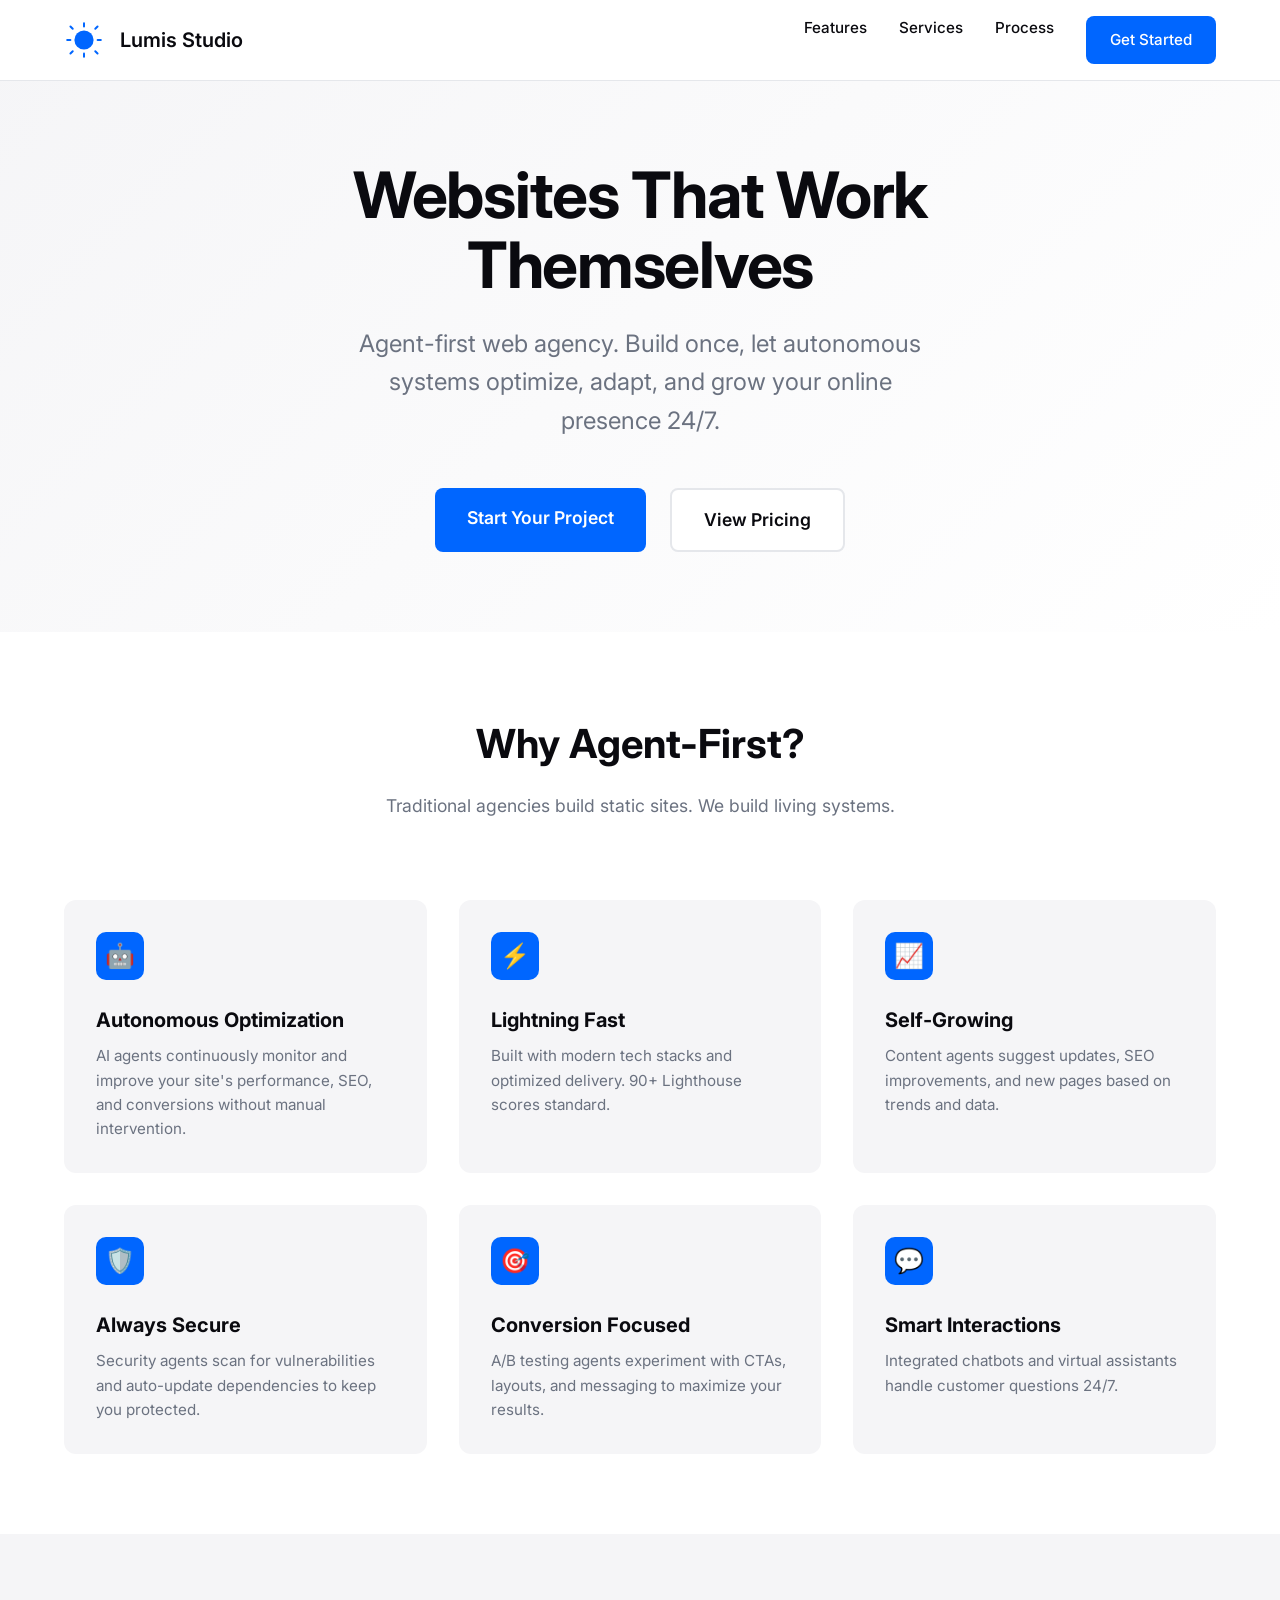
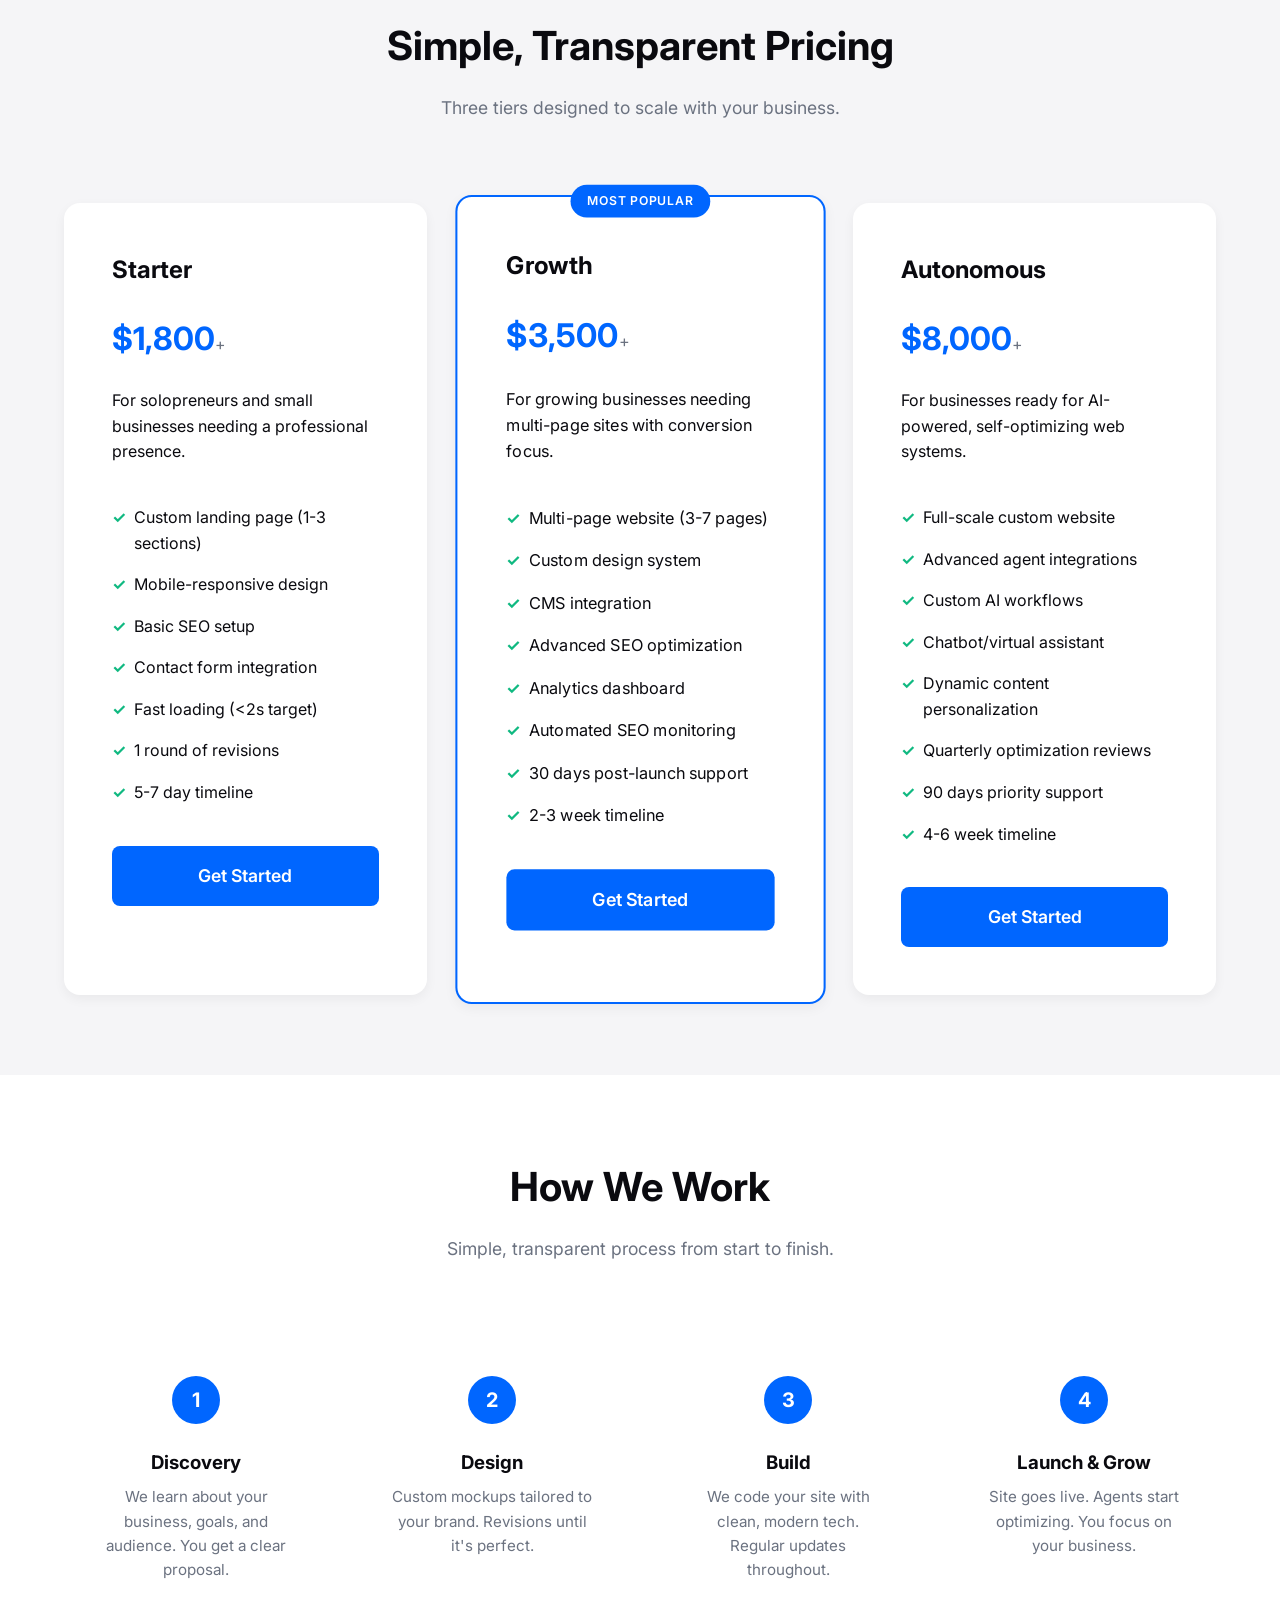
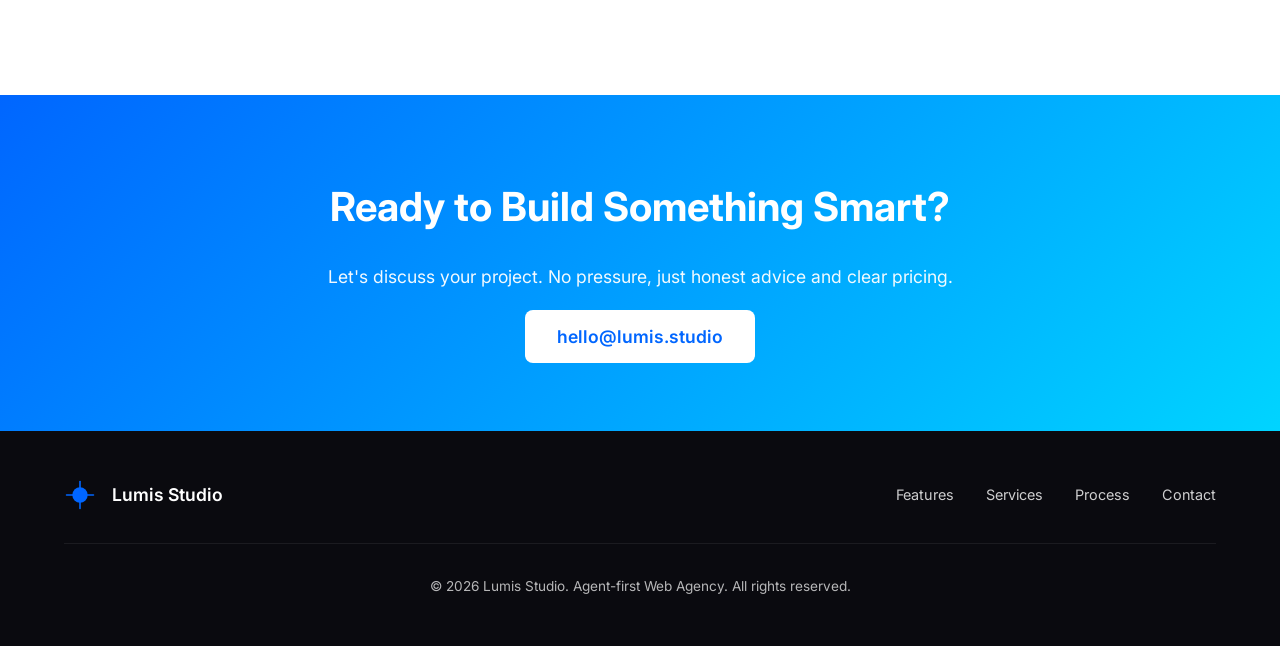
==== docs/index.html @ 80e80cd1 "Add index.html to docs folder for GitHub Pages deployment" ====
<!DOCTYPE html>
<html lang="en">
<head>
  <meta charset="UTF-8">
  <meta name="viewport" content="width=device-width, initial-scale=1.0">
  <meta name="description" content="Lumis Studio builds agent-first websites that optimize, adapt, and grow while you sleep. Modern web agency powered by autonomous AI systems.">
  <title>Lumis Studio — Agent-first Web Agency</title>
  
  <!-- Fonts -->
  <link rel="preconnect" href="https://fonts.googleapis.com">
  <link rel="preconnect" href="https://fonts.gstatic.com" crossorigin>
  <link href="https://fonts.googleapis.com/css2?family=Inter:wght@400;500;600;700&family=JetBrains+Mono:wght@400;500&display=swap" rel="stylesheet">
  
  <style>
    /* ===== CSS Variables ===== */
    :root {
      /* Primary Colors */
      --lumis-light: #F5F5F7;
      --clarity-white: #FFFFFF;
      --agent-blue: #0066FF;
      --deep-space: #0A0A0F;
      
      /* Secondary Colors */
      --growth-green: #10B981;
      --warning-amber: #F59E0B;
      --soft-gray: #E5E7EB;
      --text-muted: #6B7280;
      
      /* Typography */
      --font-primary: 'Inter', -apple-system, BlinkMacSystemFont, 'Segoe UI', sans-serif;
      --font-mono: 'JetBrains Mono', monospace;
      
      /* Spacing */
      --space-xs: 0.5rem;
      --space-sm: 1rem;
      --space-md: 1.5rem;
      --space-lg: 2rem;
      --space-xl: 3rem;
      --space-2xl: 5rem;
      
      /* Transitions */
      --transition-fast: 150ms ease;
      --transition-base: 300ms ease;
    }

    /* ===== Reset & Base ===== */
    * {
      margin: 0;
      padding: 0;
      box-sizing: border-box;
    }

    html {
      scroll-behavior: smooth;
    }

    body {
      font-family: var(--font-primary);
      font-size: 16px;
      line-height: 1.6;
      color: var(--deep-space);
      background: var(--clarity-white);
      -webkit-font-smoothing: antialiased;
      -moz-osx-font-smoothing: grayscale;
    }

    a {
      color: var(--agent-blue);
      text-decoration: none;
      transition: color var(--transition-fast);
    }

    a:hover {
      color: #0052CC;
    }

    img {
      max-width: 100%;
      height: auto;
    }

    /* ===== Layout ===== */
    .container {
      max-width: 1200px;
      margin: 0 auto;
      padding: 0 var(--space-md);
    }

    section {
      padding: var(--space-2xl) 0;
    }

    /* ===== Header ===== */
    .header {
      position: fixed;
      top: 0;
      left: 0;
      right: 0;
      background: rgba(255, 255, 255, 0.95);
      backdrop-filter: blur(10px);
      border-bottom: 1px solid var(--soft-gray);
      z-index: 1000;
      padding: var(--space-sm) 0;
    }

    .header-content {
      display: flex;
      justify-content: space-between;
      align-items: center;
    }

    .logo {
      display: flex;
      align-items: center;
      gap: var(--space-sm);
    }

    .logo svg {
      width: 40px;
      height: 40px;
    }

    .logo-text {
      font-weight: 600;
      font-size: 1.25rem;
      color: var(--deep-space);
    }

    .nav {
      display: flex;
      gap: var(--space-lg);
    }

    .nav a {
      color: var(--deep-space);
      font-weight: 500;
      font-size: 0.95rem;
    }

    .nav a:hover {
      color: var(--agent-blue);
    }

    .cta-button {
      background: var(--agent-blue);
      color: white !important;
      padding: 0.75rem 1.5rem;
      border-radius: 8px;
      font-weight: 600;
      transition: all var(--transition-base);
    }

    .cta-button:hover {
      background: #0052CC;
      transform: translateY(-2px);
      box-shadow: 0 4px 12px rgba(0, 102, 255, 0.3);
    }

    /* ===== Hero Section ===== */
    .hero {
      padding-top: calc(80px + var(--space-2xl));
      padding-bottom: var(--space-2xl);
      background: linear-gradient(135deg, var(--lumis-light) 0%, var(--clarity-white) 100%);
      text-align: center;
    }

    .hero h1 {
      font-size: clamp(2.5rem, 6vw, 4rem);
      font-weight: 700;
      line-height: 1.1;
      margin-bottom: var(--space-md);
      letter-spacing: -0.02em;
    }

    .hero .tagline {
      font-size: clamp(1.25rem, 3vw, 1.5rem);
      color: var(--text-muted);
      margin-bottom: var(--space-xl);
      max-width: 600px;
      margin-left: auto;
      margin-right: auto;
    }

    .hero-buttons {
      display: flex;
      gap: var(--space-md);
      justify-content: center;
      flex-wrap: wrap;
    }

    .btn-primary {
      background: var(--agent-blue);
      color: white;
      padding: 1rem 2rem;
      border-radius: 8px;
      font-weight: 600;
      font-size: 1.1rem;
      transition: all var(--transition-base);
      border: none;
      cursor: pointer;
    }

    .btn-primary:hover {
      background: #0052CC;
      transform: translateY(-2px);
      box-shadow: 0 8px 20px rgba(0, 102, 255, 0.25);
    }

    .btn-secondary {
      background: white;
      color: var(--deep-space);
      padding: 1rem 2rem;
      border-radius: 8px;
      font-weight: 600;
      font-size: 1.1rem;
      border: 2px solid var(--soft-gray);
      cursor: pointer;
      transition: all var(--transition-base);
    }

    .btn-secondary:hover {
      border-color: var(--agent-blue);
      color: var(--agent-blue);
    }

    /* ===== Features Section ===== */
    .features {
      background: var(--clarity-white);
    }

    .section-header {
      text-align: center;
      margin-bottom: var(--space-2xl);
    }

    .section-header h2 {
      font-size: clamp(2rem, 4vw, 2.5rem);
      margin-bottom: var(--space-sm);
    }

    .section-header p {
      color: var(--text-muted);
      font-size: 1.1rem;
      max-width: 600px;
      margin: 0 auto;
    }

    .features-grid {
      display: grid;
      grid-template-columns: repeat(auto-fit, minmax(300px, 1fr));
      gap: var(--space-lg);
    }

    .feature-card {
      padding: var(--space-lg);
      border-radius: 12px;
      background: var(--lumis-light);
      transition: all var(--transition-base);
    }

    .feature-card:hover {
      transform: translateY(-4px);
      box-shadow: 0 12px 24px rgba(0, 0, 0, 0.08);
    }

    .feature-icon {
      width: 48px;
      height: 48px;
      background: var(--agent-blue);
      border-radius: 10px;
      display: flex;
      align-items: center;
      justify-content: center;
      margin-bottom: var(--space-md);
      font-size: 1.5rem;
    }

    .feature-card h3 {
      font-size: 1.25rem;
      margin-bottom: var(--space-xs);
    }

    .feature-card p {
      color: var(--text-muted);
      font-size: 0.95rem;
    }

    /* ===== Services/Pricing Section ===== */
    .services {
      background: var(--lumis-light);
    }

    .pricing-grid {
      display: grid;
      grid-template-columns: repeat(auto-fit, minmax(320px, 1fr));
      gap: var(--space-lg);
    }

    .pricing-card {
      background: var(--clarity-white);
      border-radius: 16px;
      padding: var(--space-xl);
      box-shadow: 0 4px 12px rgba(0, 0, 0, 0.05);
      transition: all var(--transition-base);
      position: relative;
    }

    .pricing-card.featured {
      border: 2px solid var(--agent-blue);
      transform: scale(1.02);
    }

    .pricing-card:hover {
      transform: translateY(-4px);
      box-shadow: 0 16px 32px rgba(0, 0, 0, 0.1);
    }

    .pricing-card.featured:hover {
      transform: scale(1.02) translateY(-4px);
    }

    .popular-badge {
      position: absolute;
      top: -12px;
      left: 50%;
      transform: translateX(-50%);
      background: var(--agent-blue);
      color: white;
      padding: 0.4rem 1rem;
      border-radius: 20px;
      font-size: 0.75rem;
      font-weight: 600;
      text-transform: uppercase;
      letter-spacing: 0.05em;
    }

    .pricing-card h3 {
      font-size: 1.5rem;
      margin-bottom: var(--space-xs);
    }

    .price {
      font-size: 2rem;
      font-weight: 700;
      color: var(--agent-blue);
      margin: var(--space-md) 0;
    }

    .price span {
      font-size: 1rem;
      font-weight: 400;
      color: var(--text-muted);
    }

    .pricing-card ul {
      list-style: none;
      margin: var(--space-lg) 0;
    }

    .pricing-card li {
      padding: var(--space-xs) 0;
      color: var(--deep-space);
      display: flex;
      align-items: flex-start;
      gap: var(--space-xs);
    }

    .pricing-card li::before {
      content: "✓";
      color: var(--growth-green);
      font-weight: 700;
    }

    .pricing-card .btn-primary {
      width: 100%;
      text-align: center;
      display: block;
    }

    /* ===== Process Section ===== */
    .process {
      background: var(--clarity-white);
    }

    .process-steps {
      display: grid;
      grid-template-columns: repeat(auto-fit, minmax(250px, 1fr));
      gap: var(--space-lg);
      counter-reset: step;
    }

    .process-step {
      text-align: center;
      padding: var(--space-lg);
    }

    .step-number {
      width: 48px;
      height: 48px;
      background: var(--agent-blue);
      color: white;
      border-radius: 50%;
      display: flex;
      align-items: center;
      justify-content: center;
      font-weight: 700;
      font-size: 1.25rem;
      margin: 0 auto var(--space-md);
    }

    .process-step h3 {
      margin-bottom: var(--space-xs);
    }

    .process-step p {
      color: var(--text-muted);
      font-size: 0.95rem;
    }

    /* ===== CTA Section ===== */
    .cta {
      background: linear-gradient(135deg, var(--agent-blue) 0%, #00D4FF 100%);
      color: white;
      text-align: center;
      padding: var(--space-2xl) 0;
    }

    .cta h2 {
      font-size: clamp(2rem, 4vw, 2.5rem);
      margin-bottom: var(--space-md);
    }

    .cta p {
      font-size: 1.1rem;
      margin-bottom: var(--space-lg);
      opacity: 0.95;
    }

    .cta .btn-primary {
      background: white;
      color: var(--agent-blue);
    }

    .cta .btn-primary:hover {
      background: var(--lumis-light);
    }

    /* ===== Footer ===== */
    .footer {
      background: var(--deep-space);
      color: white;
      padding: var(--space-xl) 0;
    }

    .footer-content {
      display: flex;
      justify-content: space-between;
      align-items: center;
      flex-wrap: wrap;
      gap: var(--space-md);
    }

    .footer-logo {
      display: flex;
      align-items: center;
      gap: var(--space-sm);
    }

    .footer-logo svg {
      width: 32px;
      height: 32px;
    }

    .footer-logo span {
      font-weight: 600;
      font-size: 1.1rem;
    }

    .footer-links {
      display: flex;
      gap: var(--space-lg);
    }

    .footer-links a {
      color: white;
      opacity: 0.8;
      font-size: 0.9rem;
    }

    .footer-links a:hover {
      opacity: 1;
    }

    .copyright {
      text-align: center;
      padding-top: var(--space-lg);
      margin-top: var(--space-lg);
      border-top: 1px solid rgba(255, 255, 255, 0.1);
      font-size: 0.85rem;
      opacity: 0.7;
    }

    /* ===== Responsive ===== */
    @media (max-width: 768px) {
      .nav {
        display: none;
      }

      .hero-buttons {
        flex-direction: column;
        align-items: center;
      }

      .pricing-card.featured {
        transform: none;
      }

      .footer-content {
        flex-direction: column;
        text-align: center;
      }
    }
  </style>
</head>
<body>
  <!-- Header -->
  <header class="header">
    <div class="container header-content">
      <a href="#" class="logo">
        <svg viewBox="0 0 50 50" fill="none" xmlns="http://www.w3.org/2000/svg">
          <circle cx="25" cy="25" r="12" fill="#0066FF"/>
          <g stroke="#0066FF" stroke-width="2.5" stroke-linecap="round">
            <line x1="25" y1="4" x2="25" y2="8"/>
            <line x1="25" y1="42" x2="25" y2="46"/>
            <line x1="4" y1="25" x2="8" y2="25"/>
            <line x1="42" y1="25" x2="46" y2="25"/>
            <line x1="8.07" y1="8.07" x2="10.89" y2="10.89"/>
            <line x1="39.11" y1="39.11" x2="41.93" y2="41.93"/>
            <line x1="8.07" y1="41.93" x2="10.89" y2="39.11"/>
            <line x1="39.11" y1="10.89" x2="41.93" y2="8.07"/>
          </g>
        </svg>
        <span class="logo-text">Lumis Studio</span>
      </a>
      <nav class="nav">
        <a href="#features">Features</a>
        <a href="#services">Services</a>
        <a href="#process">Process</a>
        <a href="#contact" class="cta-button">Get Started</a>
      </nav>
    </div>
  </header>

  <!-- Hero Section -->
  <section class="hero">
    <div class="container">
      <h1>Websites That Work<br>Themselves</h1>
      <p class="tagline">Agent-first web agency. Build once, let autonomous systems optimize, adapt, and grow your online presence 24/7.</p>
      <div class="hero-buttons">
        <a href="#contact" class="btn-primary">Start Your Project</a>
        <a href="#services" class="btn-secondary">View Pricing</a>
      </div>
    </div>
  </section>

  <!-- Features Section -->
  <section id="features" class="features">
    <div class="container">
      <div class="section-header">
        <h2>Why Agent-First?</h2>
        <p>Traditional agencies build static sites. We build living systems.</p>
      </div>
      <div class="features-grid">
        <div class="feature-card">
          <div class="feature-icon">🤖</div>
          <h3>Autonomous Optimization</h3>
          <p>AI agents continuously monitor and improve your site's performance, SEO, and conversions without manual intervention.</p>
        </div>
        <div class="feature-card">
          <div class="feature-icon">⚡</div>
          <h3>Lightning Fast</h3>
          <p>Built with modern tech stacks and optimized delivery. 90+ Lighthouse scores standard.</p>
        </div>
        <div class="feature-card">
          <div class="feature-icon">📈</div>
          <h3>Self-Growing</h3>
          <p>Content agents suggest updates, SEO improvements, and new pages based on trends and data.</p>
        </div>
        <div class="feature-card">
          <div class="feature-icon">🛡️</div>
          <h3>Always Secure</h3>
          <p>Security agents scan for vulnerabilities and auto-update dependencies to keep you protected.</p>
        </div>
        <div class="feature-card">
          <div class="feature-icon">🎯</div>
          <h3>Conversion Focused</h3>
          <p>A/B testing agents experiment with CTAs, layouts, and messaging to maximize your results.</p>
        </div>
        <div class="feature-card">
          <div class="feature-icon">💬</div>
          <h3>Smart Interactions</h3>
          <p>Integrated chatbots and virtual assistants handle customer questions 24/7.</p>
        </div>
      </div>
    </div>
  </section>

  <!-- Services/Pricing Section -->
  <section id="services" class="services">
    <div class="container">
      <div class="section-header">
        <h2>Simple, Transparent Pricing</h2>
        <p>Three tiers designed to scale with your business.</p>
      </div>
      <div class="pricing-grid">
        <!-- Starter Tier -->
        <div class="pricing-card">
          <h3>Starter</h3>
          <div class="price">$1,800<span>+</span></div>
          <p>For solopreneurs and small businesses needing a professional presence.</p>
          <ul>
            <li>Custom landing page (1-3 sections)</li>
            <li>Mobile-responsive design</li>
            <li>Basic SEO setup</li>
            <li>Contact form integration</li>
            <li>Fast loading (&lt;2s target)</li>
            <li>1 round of revisions</li>
            <li>5-7 day timeline</li>
          </ul>
          <a href="#contact" class="btn-primary">Get Started</a>
        </div>

        <!-- Growth Tier -->
        <div class="pricing-card featured">
          <div class="popular-badge">Most Popular</div>
          <h3>Growth</h3>
          <div class="price">$3,500<span>+</span></div>
          <p>For growing businesses needing multi-page sites with conversion focus.</p>
          <ul>
            <li>Multi-page website (3-7 pages)</li>
            <li>Custom design system</li>
            <li>CMS integration</li>
            <li>Advanced SEO optimization</li>
            <li>Analytics dashboard</li>
            <li>Automated SEO monitoring</li>
            <li>30 days post-launch support</li>
            <li>2-3 week timeline</li>
          </ul>
          <a href="#contact" class="btn-primary">Get Started</a>
        </div>

        <!-- Autonomous Tier -->
        <div class="pricing-card">
          <h3>Autonomous</h3>
          <div class="price">$8,000<span>+</span></div>
          <p>For businesses ready for AI-powered, self-optimizing web systems.</p>
          <ul>
            <li>Full-scale custom website</li>
            <li>Advanced agent integrations</li>
            <li>Custom AI workflows</li>
            <li>Chatbot/virtual assistant</li>
            <li>Dynamic content personalization</li>
            <li>Quarterly optimization reviews</li>
            <li>90 days priority support</li>
            <li>4-6 week timeline</li>
          </ul>
          <a href="#contact" class="btn-primary">Get Started</a>
        </div>
      </div>
    </div>
  </section>

  <!-- Process Section -->
  <section id="process" class="process">
    <div class="container">
      <div class="section-header">
        <h2>How We Work</h2>
        <p>Simple, transparent process from start to finish.</p>
      </div>
      <div class="process-steps">
        <div class="process-step">
          <div class="step-number">1</div>
          <h3>Discovery</h3>
          <p>We learn about your business, goals, and audience. You get a clear proposal.</p>
        </div>
        <div class="process-step">
          <div class="step-number">2</div>
          <h3>Design</h3>
          <p>Custom mockups tailored to your brand. Revisions until it's perfect.</p>
        </div>
        <div class="process-step">
          <div class="step-number">3</div>
          <h3>Build</h3>
          <p>We code your site with clean, modern tech. Regular updates throughout.</p>
        </div>
        <div class="process-step">
          <div class="step-number">4</div>
          <h3>Launch & Grow</h3>
          <p>Site goes live. Agents start optimizing. You focus on your business.</p>
        </div>
      </div>
    </div>
  </section>

  <!-- CTA Section -->
  <section id="contact" class="cta">
    <div class="container">
      <h2>Ready to Build Something Smart?</h2>
      <p>Let's discuss your project. No pressure, just honest advice and clear pricing.</p>
      <a href="mailto:hello@lumis.studio" class="btn-primary">hello@lumis.studio</a>
    </div>
  </section>

  <!-- Footer -->
  <footer class="footer">
    <div class="container">
      <div class="footer-content">
        <div class="footer-logo">
          <svg viewBox="0 0 50 50" fill="none" xmlns="http://www.w3.org/2000/svg">
            <circle cx="25" cy="25" r="12" fill="#0066FF"/>
            <g stroke="#0066FF" stroke-width="2.5" stroke-linecap="round">
              <line x1="25" y1="4" x2="25" y2="46"/>
              <line x1="4" y1="25" x2="46" y2="25"/>
            </g>
          </svg>
          <span>Lumis Studio</span>
        </div>
        <div class="footer-links">
          <a href="#features">Features</a>
          <a href="#services">Services</a>
          <a href="#process">Process</a>
          <a href="mailto:hello@lumis.studio">Contact</a>
        </div>
      </div>
      <div class="copyright">
        © 2026 Lumis Studio. Agent-first Web Agency. All rights reserved.
      </div>
    </div>
  </footer>
</body>
</html>
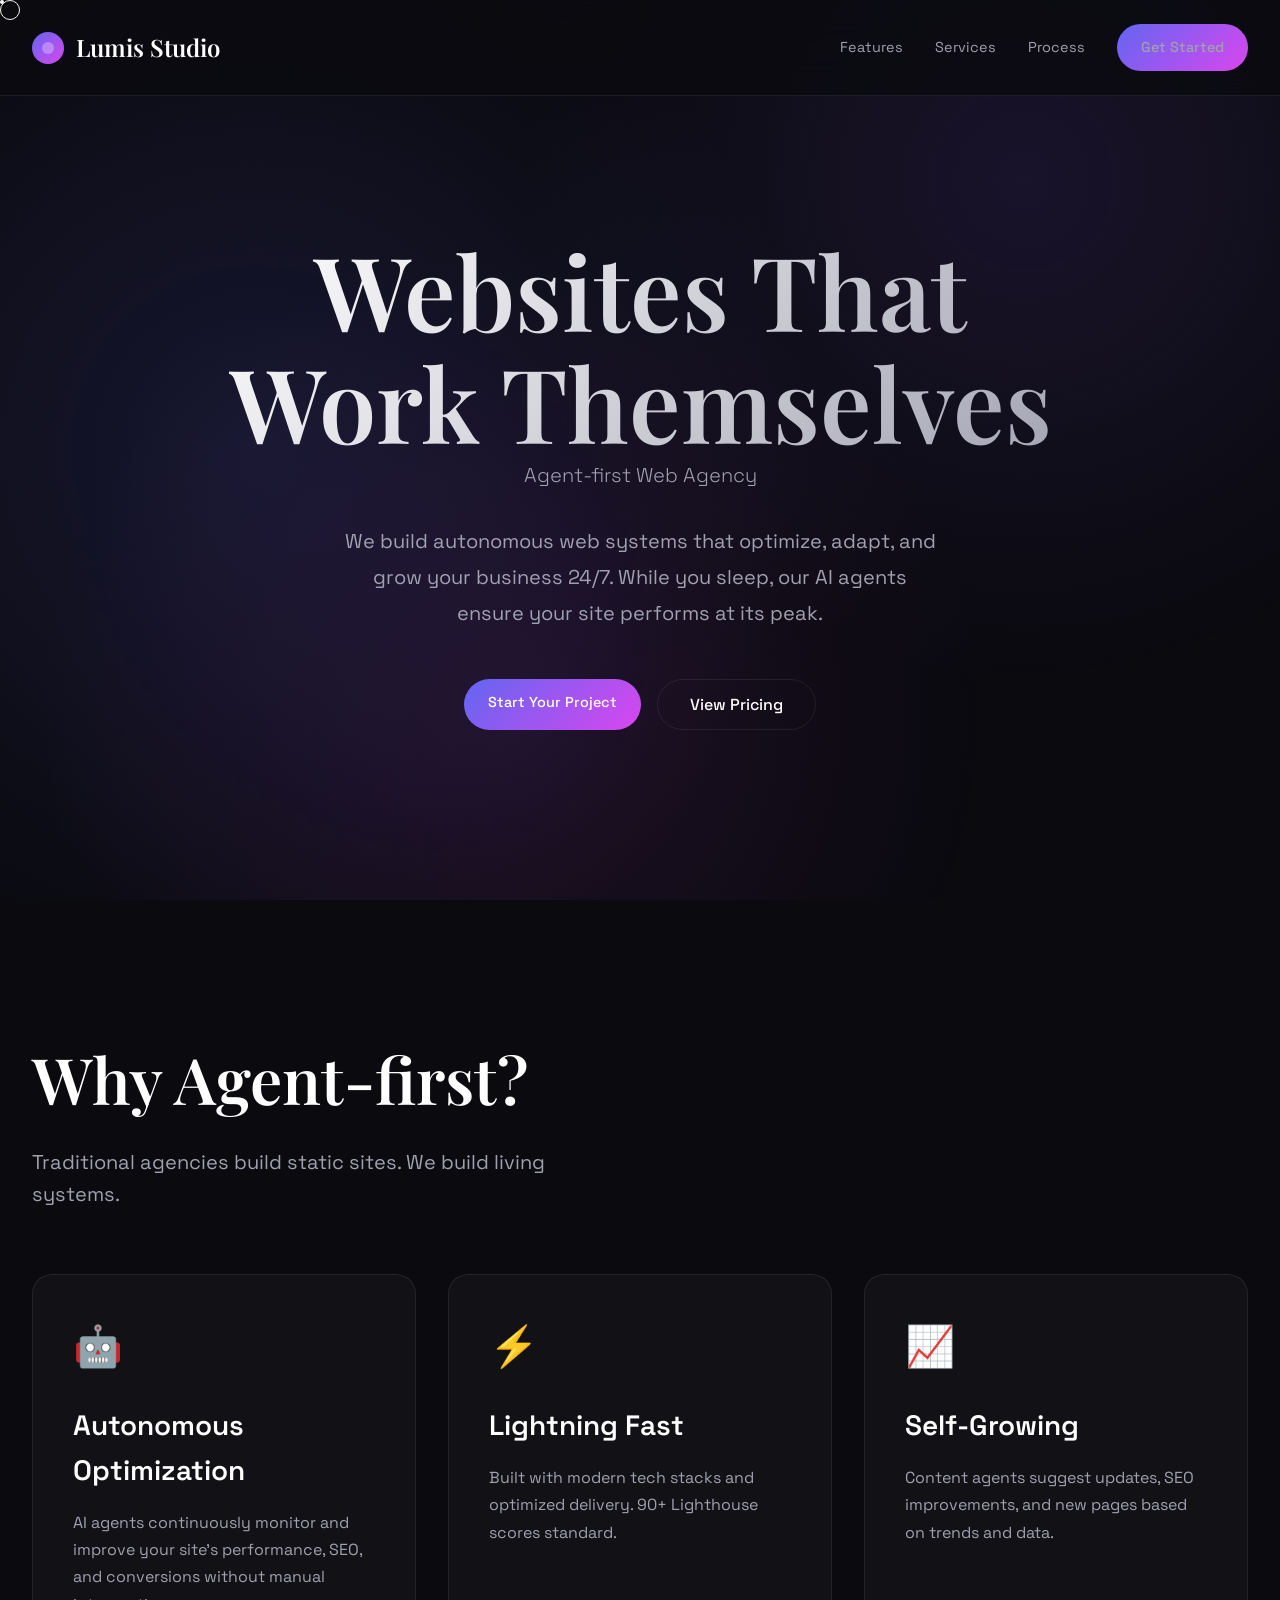
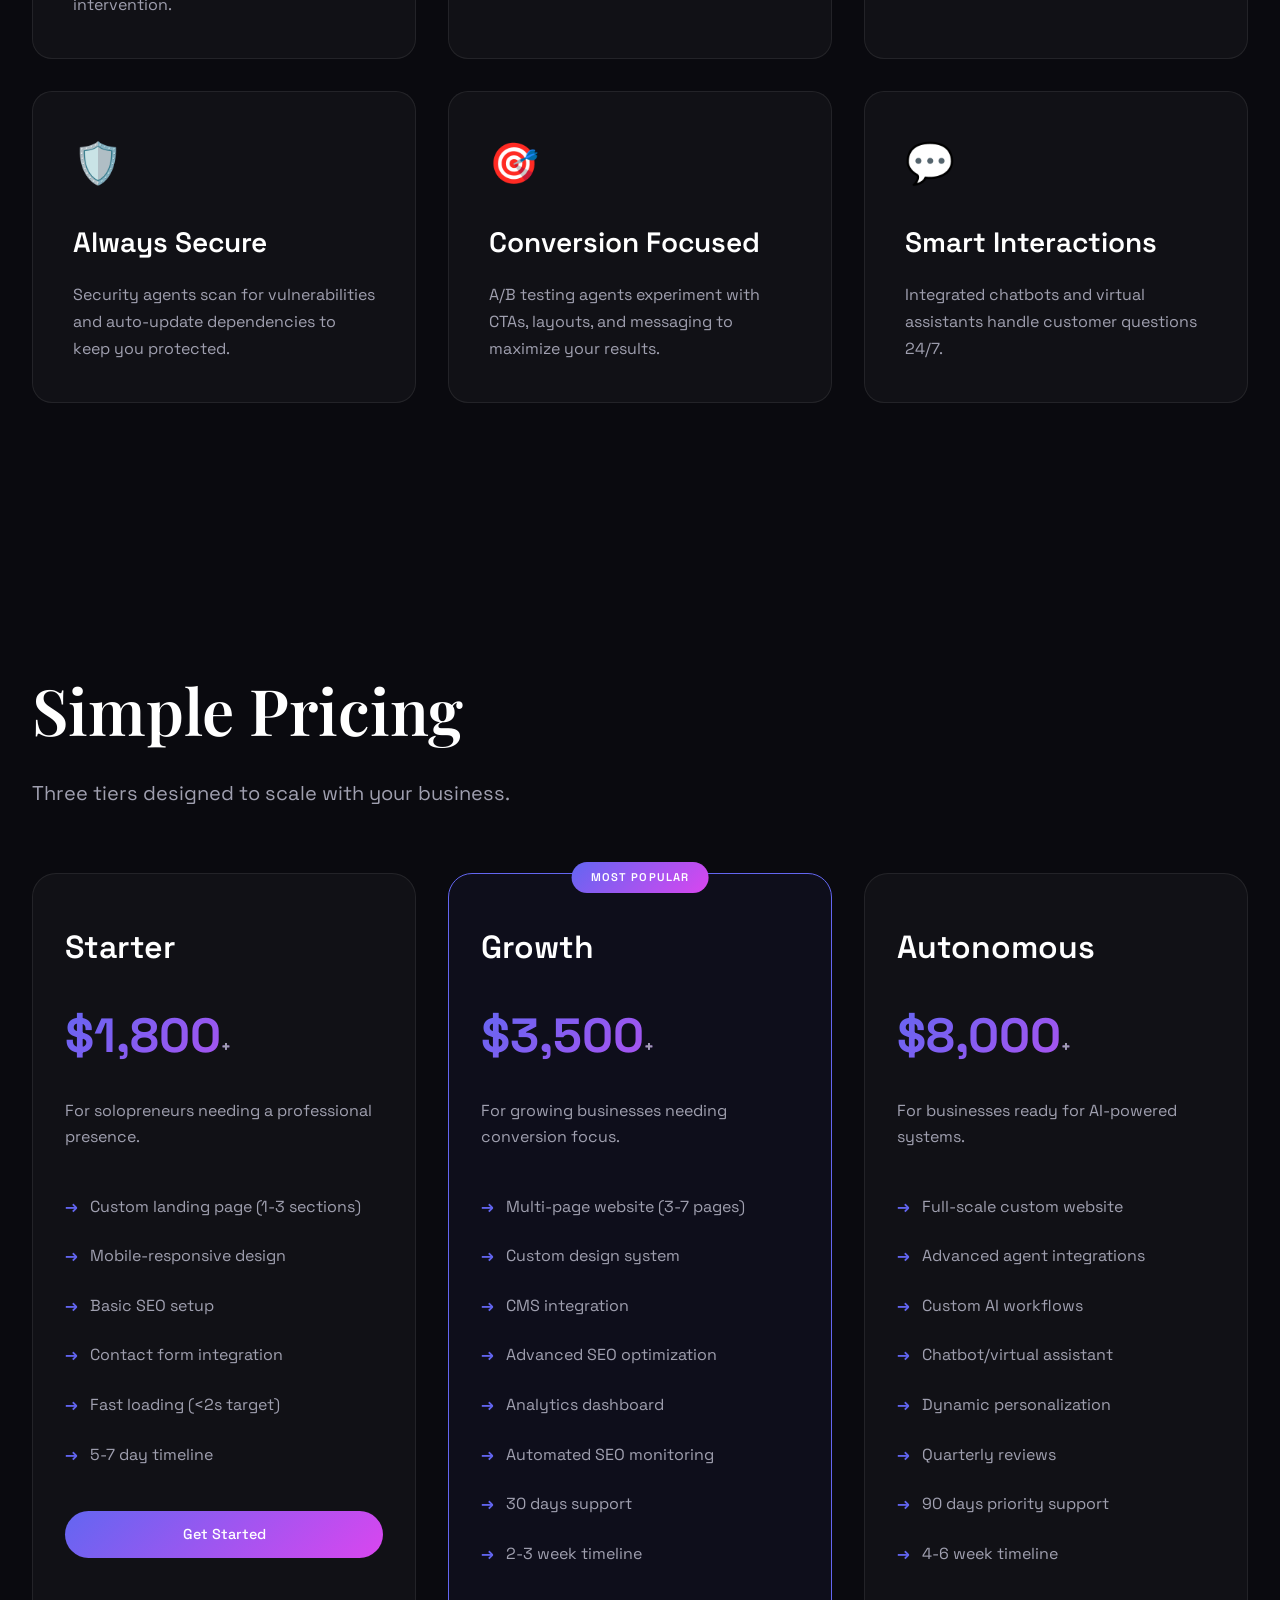
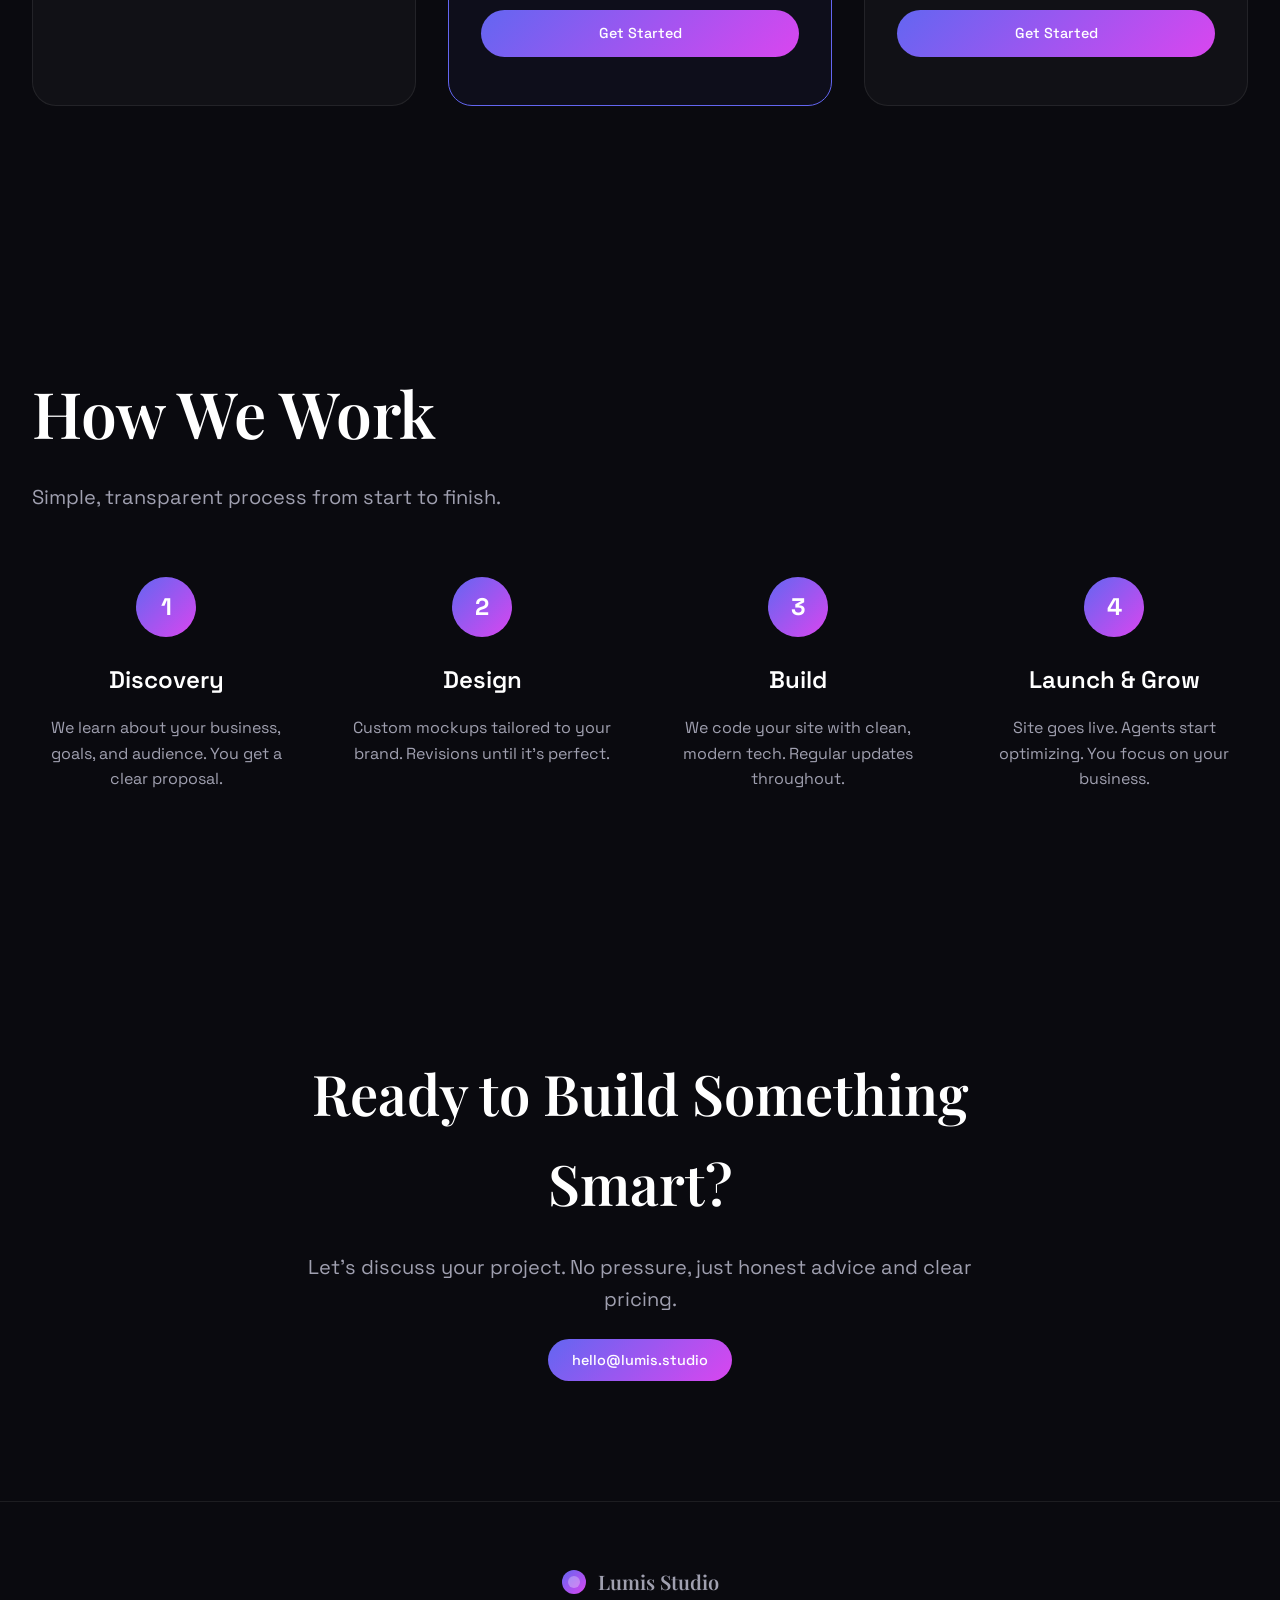
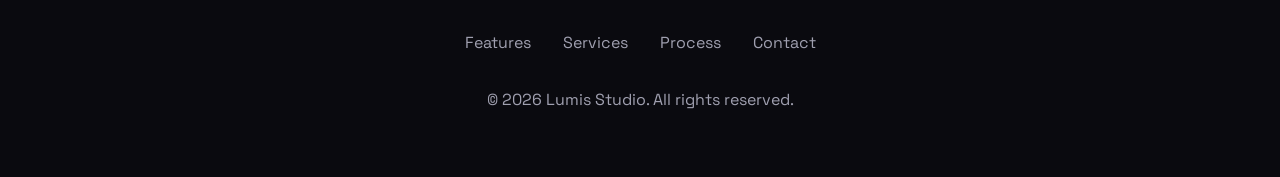
==== commit d7a8dbc5: "Complete redesign: ethereal future aesthetic with animations, glassmorphism, scroll reveals" ====
--- a/docs/index.html
+++ b/docs/index.html
@@ -3,47 +3,27 @@
 <head>
   <meta charset="UTF-8">
   <meta name="viewport" content="width=device-width, initial-scale=1.0">
-  <meta name="description" content="Lumis Studio builds agent-first websites that optimize, adapt, and grow while you sleep. Modern web agency powered by autonomous AI systems.">
   <title>Lumis Studio — Agent-first Web Agency</title>
   
   <!-- Fonts -->
   <link rel="preconnect" href="https://fonts.googleapis.com">
   <link rel="preconnect" href="https://fonts.gstatic.com" crossorigin>
-  <link href="https://fonts.googleapis.com/css2?family=Inter:wght@400;500;600;700&family=JetBrains+Mono:wght@400;500&display=swap" rel="stylesheet">
+  <link href="https://fonts.googleapis.com/css2?family=Space+Grotesk:wght@300;400;500;600;700&family=Playfair+Display:ital,wght@0,400;0,600;1,400&family=JetBrains+Mono:wght@400;500&display=swap" rel="stylesheet">
   
   <style>
-    /* ===== CSS Variables ===== */
     :root {
-      /* Primary Colors */
-      --lumis-light: #F5F5F7;
-      --clarity-white: #FFFFFF;
-      --agent-blue: #0066FF;
-      --deep-space: #0A0A0F;
-      
-      /* Secondary Colors */
-      --growth-green: #10B981;
-      --warning-amber: #F59E0B;
-      --soft-gray: #E5E7EB;
-      --text-muted: #6B7280;
-      
-      /* Typography */
-      --font-primary: 'Inter', -apple-system, BlinkMacSystemFont, 'Segoe UI', sans-serif;
-      --font-mono: 'JetBrains Mono', monospace;
-      
-      /* Spacing */
-      --space-xs: 0.5rem;
-      --space-sm: 1rem;
-      --space-md: 1.5rem;
-      --space-lg: 2rem;
-      --space-xl: 3rem;
-      --space-2xl: 5rem;
-      
-      /* Transitions */
-      --transition-fast: 150ms ease;
-      --transition-base: 300ms ease;
-    }
-
-    /* ===== Reset & Base ===== */
+      --bg-dark: #0a0a0f;
+      --bg-deeper: #050508;
+      --text-primary: #ffffff;
+      --text-secondary: #a0a0b0;
+      --accent-primary: #6366f1;
+      --accent-secondary: #8b5cf6;
+      --accent-tertiary: #d946ef;
+      --glass-bg: rgba(255, 255, 255, 0.03);
+      --glass-border: rgba(255, 255, 255, 0.08);
+      --glass-highlight: rgba(255, 255, 255, 0.12);
+    }
+
     * {
       margin: 0;
       padding: 0;
@@ -55,55 +35,87 @@
     }
 
     body {
-      font-family: var(--font-primary);
-      font-size: 16px;
+      font-family: 'Space Grotesk', sans-serif;
+      background: var(--bg-dark);
+      color: var(--text-primary);
+      overflow-x: hidden;
       line-height: 1.6;
-      color: var(--deep-space);
-      background: var(--clarity-white);
-      -webkit-font-smoothing: antialiased;
-      -moz-osx-font-smoothing: grayscale;
-    }
-
-    a {
-      color: var(--agent-blue);
-      text-decoration: none;
-      transition: color var(--transition-fast);
-    }
-
-    a:hover {
-      color: #0052CC;
-    }
-
-    img {
-      max-width: 100%;
-      height: auto;
-    }
-
-    /* ===== Layout ===== */
-    .container {
-      max-width: 1200px;
-      margin: 0 auto;
-      padding: 0 var(--space-md);
-    }
-
-    section {
-      padding: var(--space-2xl) 0;
-    }
-
-    /* ===== Header ===== */
+    }
+
+    /* Animated Background */
+    .bg-gradient {
+      position: fixed;
+      top: 0;
+      left: 0;
+      width: 100%;
+      height: 100vh;
+      z-index: -1;
+      background: 
+        radial-gradient(circle at 20% 50%, rgba(99, 102, 241, 0.15) 0%, transparent 50%),
+        radial-gradient(circle at 80% 20%, rgba(139, 92, 246, 0.12) 0%, transparent 40%),
+        radial-gradient(circle at 40% 80%, rgba(217, 70, 239, 0.1) 0%, transparent 45%);
+      animation: gradientShift 20s ease-in-out infinite;
+    }
+
+    @keyframes gradientShift {
+      0%, 100% { transform: scale(1); }
+      50% { transform: scale(1.1); }
+    }
+
+    /* Custom Cursor */
+    .cursor {
+      width: 20px;
+      height: 20px;
+      border: 1px solid var(--text-primary);
+      border-radius: 50%;
+      position: fixed;
+      pointer-events: none;
+      z-index: 9999;
+      transition: all 0.1s ease;
+      mix-blend-mode: difference;
+    }
+
+    .cursor-dot {
+      width: 4px;
+      height: 4px;
+      background: var(--text-primary);
+      border-radius: 50%;
+      position: fixed;
+      pointer-events: none;
+      z-index: 10000;
+    }
+
+    /* Typography */
+    h1, h2, h3 {
+      font-family: 'Playfair Display', serif;
+      font-weight: 600;
+    }
+
+    .hero-title {
+      font-size: clamp(3rem, 8vw, 7rem);
+      line-height: 1.1;
+      background: linear-gradient(135deg, #fff 0%, #a5a5b5 100%);
+      -webkit-background-clip: text;
+      -webkit-text-fill-color: transparent;
+      background-clip: text;
+    }
+
+    .section-title {
+      font-size: clamp(2rem, 5vw, 4rem);
+      margin-bottom: 1rem;
+    }
+
+    /* Header */
     .header {
       position: fixed;
       top: 0;
       left: 0;
       right: 0;
-      background: rgba(255, 255, 255, 0.95);
-      backdrop-filter: blur(10px);
-      border-bottom: 1px solid var(--soft-gray);
+      padding: 1.5rem 2rem;
+      background: rgba(10, 10, 15, 0.8);
+      backdrop-filter: blur(20px);
+      border-bottom: 1px solid var(--glass-border);
       z-index: 1000;
-      padding: var(--space-sm) 0;
-    }
-
-    .header-content {
       display: flex;
       justify-content: space-between;
       align-items: center;
@@ -112,211 +124,213 @@
     .logo {
       display: flex;
       align-items: center;
-      gap: var(--space-sm);
-    }
-
-    .logo svg {
-      width: 40px;
-      height: 40px;
-    }
-
-    .logo-text {
+      gap: 0.75rem;
+      font-family: 'Playfair Display', serif;
+      font-size: 1.5rem;
       font-weight: 600;
-      font-size: 1.25rem;
-      color: var(--deep-space);
+    }
+
+    .logo-icon {
+      width: 32px;
+      height: 32px;
+      background: linear-gradient(135deg, var(--accent-primary), var(--accent-tertiary));
+      border-radius: 50%;
+      position: relative;
+    }
+
+    .logo-icon::after {
+      content: '';
+      position: absolute;
+      top: 50%;
+      left: 50%;
+      transform: translate(-50%, -50%);
+      width: 12px;
+      height: 12px;
+      background: rgba(255, 255, 255, 0.3);
+      border-radius: 50%;
     }
 
     .nav {
       display: flex;
-      gap: var(--space-lg);
+      gap: 2rem;
+      align-items: center;
     }
 
     .nav a {
-      color: var(--deep-space);
+      color: var(--text-secondary);
+      text-decoration: none;
+      font-size: 0.9rem;
+      transition: color 0.3s ease;
+    }
+
+    .nav a:hover {
+      color: var(--text-primary);
+    }
+
+    .btn-primary {
+      background: linear-gradient(135deg, var(--accent-primary), var(--accent-tertiary));
+      color: white;
+      padding: 0.75rem 1.5rem;
+      border-radius: 50px;
+      text-decoration: none;
       font-weight: 500;
-      font-size: 0.95rem;
-    }
-
-    .nav a:hover {
-      color: var(--agent-blue);
-    }
-
-    .cta-button {
-      background: var(--agent-blue);
-      color: white !important;
-      padding: 0.75rem 1.5rem;
-      border-radius: 8px;
-      font-weight: 600;
-      transition: all var(--transition-base);
-    }
-
-    .cta-button:hover {
-      background: #0052CC;
-      transform: translateY(-2px);
-      box-shadow: 0 4px 12px rgba(0, 102, 255, 0.3);
-    }
-
-    /* ===== Hero Section ===== */
-    .hero {
-      padding-top: calc(80px + var(--space-2xl));
-      padding-bottom: var(--space-2xl);
-      background: linear-gradient(135deg, var(--lumis-light) 0%, var(--clarity-white) 100%);
-      text-align: center;
-    }
-
-    .hero h1 {
-      font-size: clamp(2.5rem, 6vw, 4rem);
-      font-weight: 700;
-      line-height: 1.1;
-      margin-bottom: var(--space-md);
-      letter-spacing: -0.02em;
-    }
-
-    .hero .tagline {
-      font-size: clamp(1.25rem, 3vw, 1.5rem);
-      color: var(--text-muted);
-      margin-bottom: var(--space-xl);
-      max-width: 600px;
-      margin-left: auto;
-      margin-right: auto;
-    }
-
-    .hero-buttons {
-      display: flex;
-      gap: var(--space-md);
-      justify-content: center;
-      flex-wrap: wrap;
-    }
-
-    .btn-primary {
-      background: var(--agent-blue);
-      color: white;
-      padding: 1rem 2rem;
-      border-radius: 8px;
-      font-weight: 600;
-      font-size: 1.1rem;
-      transition: all var(--transition-base);
+      font-size: 0.9rem;
+      transition: all 0.3s ease;
       border: none;
       cursor: pointer;
     }
 
     .btn-primary:hover {
-      background: #0052CC;
       transform: translateY(-2px);
-      box-shadow: 0 8px 20px rgba(0, 102, 255, 0.25);
-    }
-
-    .btn-secondary {
-      background: white;
-      color: var(--deep-space);
-      padding: 1rem 2rem;
-      border-radius: 8px;
-      font-weight: 600;
-      font-size: 1.1rem;
-      border: 2px solid var(--soft-gray);
-      cursor: pointer;
-      transition: all var(--transition-base);
-    }
-
-    .btn-secondary:hover {
-      border-color: var(--agent-blue);
-      color: var(--agent-blue);
-    }
-
-    /* ===== Features Section ===== */
-    .features {
-      background: var(--clarity-white);
-    }
-
-    .section-header {
-      text-align: center;
-      margin-bottom: var(--space-2xl);
-    }
-
-    .section-header h2 {
-      font-size: clamp(2rem, 4vw, 2.5rem);
-      margin-bottom: var(--space-sm);
-    }
-
-    .section-header p {
-      color: var(--text-muted);
-      font-size: 1.1rem;
-      max-width: 600px;
-      margin: 0 auto;
-    }
-
-    .features-grid {
-      display: grid;
-      grid-template-columns: repeat(auto-fit, minmax(300px, 1fr));
-      gap: var(--space-lg);
-    }
-
-    .feature-card {
-      padding: var(--space-lg);
-      border-radius: 12px;
-      background: var(--lumis-light);
-      transition: all var(--transition-base);
-    }
-
-    .feature-card:hover {
-      transform: translateY(-4px);
-      box-shadow: 0 12px 24px rgba(0, 0, 0, 0.08);
-    }
-
-    .feature-icon {
-      width: 48px;
-      height: 48px;
-      background: var(--agent-blue);
-      border-radius: 10px;
+      box-shadow: 0 10px 30px rgba(99, 102, 241, 0.4);
+    }
+
+    /* Hero Section */
+    .hero {
+      min-height: 100vh;
       display: flex;
       align-items: center;
       justify-content: center;
-      margin-bottom: var(--space-md);
-      font-size: 1.5rem;
+      padding: 8rem 2rem 4rem;
+      position: relative;
+    }
+
+    .hero-content {
+      max-width: 1200px;
+      text-align: center;
+    }
+
+    .hero-tagline {
+      font-size: 1.25rem;
+      color: var(--text-secondary);
+      margin-bottom: 1.5rem;
+      font-weight: 300;
+    }
+
+    .hero-subtitle {
+      font-size: 1.25rem;
+      color: var(--text-secondary);
+      max-width: 600px;
+      margin: 2rem auto 3rem;
+      line-height: 1.8;
+    }
+
+    .hero-buttons {
+      display: flex;
+      gap: 1rem;
+      justify-content: center;
+      flex-wrap: wrap;
+    }
+
+    .btn-secondary {
+      background: transparent;
+      color: var(--text-primary);
+      padding: 0.75rem 2rem;
+      border-radius: 50px;
+      border: 1px solid var(--glass-border);
+      text-decoration: none;
+      font-weight: 500;
+      transition: all 0.3s ease;
+    }
+
+    .btn-secondary:hover {
+      border-color: var(--accent-primary);
+      background: var(--glass-bg);
+    }
+
+    /* Features Section */
+    .features {
+      padding: 8rem 2rem;
+      max-width: 1400px;
+      margin: 0 auto;
+    }
+
+    .features-grid {
+      display: grid;
+      grid-template-columns: repeat(auto-fit, minmax(350px, 1fr));
+      gap: 2rem;
+      margin-top: 4rem;
+    }
+
+    .feature-card {
+      background: var(--glass-bg);
+      border: 1px solid var(--glass-border);
+      border-radius: 20px;
+      padding: 2.5rem;
+      transition: all 0.4s ease;
+      position: relative;
+      overflow: hidden;
+    }
+
+    .feature-card::before {
+      content: '';
+      position: absolute;
+      top: 0;
+      left: 0;
+      right: 0;
+      bottom: 0;
+      background: linear-gradient(135deg, rgba(99, 102, 241, 0.1), transparent);
+      opacity: 0;
+      transition: opacity 0.4s ease;
+    }
+
+    .feature-card:hover {
+      transform: translateY(-10px);
+      border-color: var(--glass-highlight);
+    }
+
+    .feature-card:hover::before {
+      opacity: 1;
+    }
+
+    .feature-icon {
+      font-size: 2.5rem;
+      margin-bottom: 1.5rem;
+      display: block;
     }
 
     .feature-card h3 {
-      font-size: 1.25rem;
-      margin-bottom: var(--space-xs);
+      font-size: 1.75rem;
+      margin-bottom: 1rem;
+      font-family: 'Space Grotesk', sans-serif;
     }
 
     .feature-card p {
-      color: var(--text-muted);
-      font-size: 0.95rem;
-    }
-
-    /* ===== Services/Pricing Section ===== */
+      color: var(--text-secondary);
+      line-height: 1.7;
+    }
+
+    /* Services Section */
     .services {
-      background: var(--lumis-light);
+      padding: 8rem 2rem;
+      max-width: 1400px;
+      margin: 0 auto;
     }
 
     .pricing-grid {
       display: grid;
       grid-template-columns: repeat(auto-fit, minmax(320px, 1fr));
-      gap: var(--space-lg);
+      gap: 2rem;
+      margin-top: 4rem;
     }
 
     .pricing-card {
-      background: var(--clarity-white);
-      border-radius: 16px;
-      padding: var(--space-xl);
-      box-shadow: 0 4px 12px rgba(0, 0, 0, 0.05);
-      transition: all var(--transition-base);
+      background: var(--glass-bg);
+      border: 1px solid var(--glass-border);
+      border-radius: 24px;
+      padding: 3rem 2rem;
+      transition: all 0.4s ease;
       position: relative;
     }
 
     .pricing-card.featured {
-      border: 2px solid var(--agent-blue);
-      transform: scale(1.02);
+      border-color: var(--accent-primary);
+      background: rgba(99, 102, 241, 0.05);
     }
 
     .pricing-card:hover {
-      transform: translateY(-4px);
-      box-shadow: 0 16px 32px rgba(0, 0, 0, 0.1);
-    }
-
-    .pricing-card.featured:hover {
-      transform: scale(1.02) translateY(-4px);
+      transform: translateY(-10px);
+      border-color: var(--accent-primary);
     }
 
     .popular-badge {
@@ -324,418 +338,415 @@
       top: -12px;
       left: 50%;
       transform: translateX(-50%);
-      background: var(--agent-blue);
-      color: white;
-      padding: 0.4rem 1rem;
+      background: linear-gradient(135deg, var(--accent-primary), var(--accent-tertiary));
+      padding: 0.4rem 1.2rem;
       border-radius: 20px;
-      font-size: 0.75rem;
+      font-size: 0.7rem;
       font-weight: 600;
       text-transform: uppercase;
-      letter-spacing: 0.05em;
+      letter-spacing: 0.1em;
     }
 
     .pricing-card h3 {
-      font-size: 1.5rem;
-      margin-bottom: var(--space-xs);
+      font-size: 2rem;
+      margin-bottom: 0.5rem;
+      font-family: 'Space Grotesk', sans-serif;
     }
 
     .price {
-      font-size: 2rem;
+      font-size: 3rem;
       font-weight: 700;
-      color: var(--agent-blue);
-      margin: var(--space-md) 0;
+      background: linear-gradient(135deg, var(--accent-primary), var(--accent-tertiary));
+      -webkit-background-clip: text;
+      -webkit-text-fill-color: transparent;
+      background-clip: text;
+      margin: 1.5rem 0;
     }
 
     .price span {
       font-size: 1rem;
-      font-weight: 400;
-      color: var(--text-muted);
+      color: var(--text-secondary);
+      -webkit-text-fill-color: var(--text-secondary);
     }
 
     .pricing-card ul {
       list-style: none;
-      margin: var(--space-lg) 0;
+      margin: 2rem 0;
     }
 
     .pricing-card li {
-      padding: var(--space-xs) 0;
-      color: var(--deep-space);
+      padding: 0.75rem 0;
+      color: var(--text-secondary);
       display: flex;
       align-items: flex-start;
-      gap: var(--space-xs);
+      gap: 0.75rem;
     }
 
     .pricing-card li::before {
-      content: "✓";
-      color: var(--growth-green);
+      content: '→';
+      color: var(--accent-primary);
       font-weight: 700;
     }
 
-    .pricing-card .btn-primary {
-      width: 100%;
-      text-align: center;
-      display: block;
-    }
-
-    /* ===== Process Section ===== */
+    /* Process Section */
     .process {
-      background: var(--clarity-white);
+      padding: 8rem 2rem;
+      max-width: 1400px;
+      margin: 0 auto;
     }
 
     .process-steps {
       display: grid;
       grid-template-columns: repeat(auto-fit, minmax(250px, 1fr));
-      gap: var(--space-lg);
-      counter-reset: step;
+      gap: 3rem;
+      margin-top: 4rem;
     }
 
     .process-step {
       text-align: center;
-      padding: var(--space-lg);
     }
 
     .step-number {
-      width: 48px;
-      height: 48px;
-      background: var(--agent-blue);
-      color: white;
+      width: 60px;
+      height: 60px;
+      background: linear-gradient(135deg, var(--accent-primary), var(--accent-tertiary));
       border-radius: 50%;
       display: flex;
       align-items: center;
       justify-content: center;
+      font-size: 1.5rem;
       font-weight: 700;
+      margin: 0 auto 1.5rem;
+    }
+
+    .process-step h3 {
+      font-size: 1.5rem;
+      margin-bottom: 1rem;
+      font-family: 'Space Grotesk', sans-serif;
+    }
+
+    .process-step p {
+      color: var(--text-secondary);
+    }
+
+    /* CTA Section */
+    .cta {
+      padding: 8rem 2rem;
+      text-align: center;
+      position: relative;
+    }
+
+    .cta-content {
+      max-width: 700px;
+      margin: 0 auto;
+    }
+
+    .cta h2 {
+      font-size: clamp(2rem, 5vw, 3.5rem);
+      margin-bottom: 1.5rem;
+    }
+
+    .cta p {
       font-size: 1.25rem;
-      margin: 0 auto var(--space-md);
-    }
-
-    .process-step h3 {
-      margin-bottom: var(--space-xs);
-    }
-
-    .process-step p {
-      color: var(--text-muted);
-      font-size: 0.95rem;
-    }
-
-    /* ===== CTA Section ===== */
-    .cta {
-      background: linear-gradient(135deg, var(--agent-blue) 0%, #00D4FF 100%);
-      color: white;
+      color: var(--text-secondary);
+      margin-bottom: 2rem;
+    }
+
+    /* Footer */
+    .footer {
+      padding: 4rem 2rem;
+      border-top: 1px solid var(--glass-border);
       text-align: center;
-      padding: var(--space-2xl) 0;
-    }
-
-    .cta h2 {
-      font-size: clamp(2rem, 4vw, 2.5rem);
-      margin-bottom: var(--space-md);
-    }
-
-    .cta p {
-      font-size: 1.1rem;
-      margin-bottom: var(--space-lg);
-      opacity: 0.95;
-    }
-
-    .cta .btn-primary {
-      background: white;
-      color: var(--agent-blue);
-    }
-
-    .cta .btn-primary:hover {
-      background: var(--lumis-light);
-    }
-
-    /* ===== Footer ===== */
-    .footer {
-      background: var(--deep-space);
-      color: white;
-      padding: var(--space-xl) 0;
+      color: var(--text-secondary);
     }
 
     .footer-content {
-      display: flex;
-      justify-content: space-between;
-      align-items: center;
-      flex-wrap: wrap;
-      gap: var(--space-md);
-    }
-
-    .footer-logo {
-      display: flex;
-      align-items: center;
-      gap: var(--space-sm);
-    }
-
-    .footer-logo svg {
-      width: 32px;
-      height: 32px;
-    }
-
-    .footer-logo span {
-      font-weight: 600;
-      font-size: 1.1rem;
+      max-width: 1200px;
+      margin: 0 auto;
     }
 
     .footer-links {
       display: flex;
-      gap: var(--space-lg);
+      justify-content: center;
+      gap: 2rem;
+      margin: 2rem 0;
     }
 
     .footer-links a {
-      color: white;
-      opacity: 0.8;
-      font-size: 0.9rem;
+      color: var(--text-secondary);
+      text-decoration: none;
+      transition: color 0.3s ease;
     }
 
     .footer-links a:hover {
+      color: var(--text-primary);
+    }
+
+    /* Scroll animations */
+    .reveal {
+      opacity: 0;
+      transform: translateY(40px);
+      transition: all 0.8s ease;
+    }
+
+    .reveal.active {
       opacity: 1;
-    }
-
-    .copyright {
-      text-align: center;
-      padding-top: var(--space-lg);
-      margin-top: var(--space-lg);
-      border-top: 1px solid rgba(255, 255, 255, 0.1);
-      font-size: 0.85rem;
-      opacity: 0.7;
-    }
-
-    /* ===== Responsive ===== */
+      transform: translateY(0);
+    }
+
+    /* Responsive */
     @media (max-width: 768px) {
       .nav {
         display: none;
       }
-
+      
       .hero-buttons {
         flex-direction: column;
         align-items: center;
       }
-
-      .pricing-card.featured {
-        transform: none;
-      }
-
-      .footer-content {
-        flex-direction: column;
-        text-align: center;
+      
+      .features-grid,
+      .pricing-grid {
+        grid-template-columns: 1fr;
       }
     }
   </style>
 </head>
 <body>
+  <!-- Background -->
+  <div class="bg-gradient"></div>
+  
+  <!-- Custom Cursor -->
+  <div class="cursor"></div>
+  <div class="cursor-dot"></div>
+
   <!-- Header -->
   <header class="header">
-    <div class="container header-content">
-      <a href="#" class="logo">
-        <svg viewBox="0 0 50 50" fill="none" xmlns="http://www.w3.org/2000/svg">
-          <circle cx="25" cy="25" r="12" fill="#0066FF"/>
-          <g stroke="#0066FF" stroke-width="2.5" stroke-linecap="round">
-            <line x1="25" y1="4" x2="25" y2="8"/>
-            <line x1="25" y1="42" x2="25" y2="46"/>
-            <line x1="4" y1="25" x2="8" y2="25"/>
-            <line x1="42" y1="25" x2="46" y2="25"/>
-            <line x1="8.07" y1="8.07" x2="10.89" y2="10.89"/>
-            <line x1="39.11" y1="39.11" x2="41.93" y2="41.93"/>
-            <line x1="8.07" y1="41.93" x2="10.89" y2="39.11"/>
-            <line x1="39.11" y1="10.89" x2="41.93" y2="8.07"/>
-          </g>
-        </svg>
-        <span class="logo-text">Lumis Studio</span>
-      </a>
-      <nav class="nav">
+    <div class="logo">
+      <div class="logo-icon"></div>
+      <span>Lumis Studio</span>
+    </div>
+    <nav class="nav">
+      <a href="#features">Features</a>
+      <a href="#services">Services</a>
+      <a href="#process">Process</a>
+      <a href="#contact" class="btn-primary">Get Started</a>
+    </nav>
+  </header>
+
+  <!-- Hero -->
+  <section class="hero">
+    <div class="hero-content">
+      <h1 class="hero-title">Websites That<br>Work Themselves</h1>
+      <p class="hero-tagline">Agent-first Web Agency</p>
+      <p class="hero-subtitle">
+        We build autonomous web systems that optimize, adapt, and grow your business 24/7. 
+        While you sleep, our AI agents ensure your site performs at its peak.
+      </p>
+      <div class="hero-buttons">
+        <a href="#contact" class="btn-primary">Start Your Project</a>
+        <a href="#services" class="btn-secondary">View Pricing</a>
+      </div>
+    </div>
+  </section>
+
+  <!-- Features -->
+  <section id="features" class="features">
+    <div class="reveal">
+      <h2 class="section-title">Why Agent-first?</h2>
+      <p style="color: var(--text-secondary); font-size: 1.25rem; max-width: 600px;">
+        Traditional agencies build static sites. We build living systems.
+      </p>
+    </div>
+    
+    <div class="features-grid">
+      <div class="feature-card reveal">
+        <span class="feature-icon">🤖</span>
+        <h3>Autonomous Optimization</h3>
+        <p>AI agents continuously monitor and improve your site's performance, SEO, and conversions without manual intervention.</p>
+      </div>
+      
+      <div class="feature-card reveal">
+        <span class="feature-icon">⚡</span>
+        <h3>Lightning Fast</h3>
+        <p>Built with modern tech stacks and optimized delivery. 90+ Lighthouse scores standard.</p>
+      </div>
+      
+      <div class="feature-card reveal">
+        <span class="feature-icon">📈</span>
+        <h3>Self-Growing</h3>
+        <p>Content agents suggest updates, SEO improvements, and new pages based on trends and data.</p>
+      </div>
+      
+      <div class="feature-card reveal">
+        <span class="feature-icon">🛡️</span>
+        <h3>Always Secure</h3>
+        <p>Security agents scan for vulnerabilities and auto-update dependencies to keep you protected.</p>
+      </div>
+      
+      <div class="feature-card reveal">
+        <span class="feature-icon">🎯</span>
+        <h3>Conversion Focused</h3>
+        <p>A/B testing agents experiment with CTAs, layouts, and messaging to maximize your results.</p>
+      </div>
+      
+      <div class="feature-card reveal">
+        <span class="feature-icon">💬</span>
+        <h3>Smart Interactions</h3>
+        <p>Integrated chatbots and virtual assistants handle customer questions 24/7.</p>
+      </div>
+    </div>
+  </section>
+
+  <!-- Services -->
+  <section id="services" class="services">
+    <div class="reveal">
+      <h2 class="section-title">Simple Pricing</h2>
+      <p style="color: var(--text-secondary); font-size: 1.25rem;">
+        Three tiers designed to scale with your business.
+      </p>
+    </div>
+    
+    <div class="pricing-grid">
+      <div class="pricing-card reveal">
+        <h3>Starter</h3>
+        <div class="price">$1,800<span>+</span></div>
+        <p style="color: var(--text-secondary);">For solopreneurs needing a professional presence.</p>
+        <ul>
+          <li>Custom landing page (1-3 sections)</li>
+          <li>Mobile-responsive design</li>
+          <li>Basic SEO setup</li>
+          <li>Contact form integration</li>
+          <li>Fast loading (&lt;2s target)</li>
+          <li>5-7 day timeline</li>
+        </ul>
+        <a href="#contact" class="btn-primary" style="display: block; text-align: center;">Get Started</a>
+      </div>
+
+      <div class="pricing-card featured reveal">
+        <div class="popular-badge">Most Popular</div>
+        <h3>Growth</h3>
+        <div class="price">$3,500<span>+</span></div>
+        <p style="color: var(--text-secondary);">For growing businesses needing conversion focus.</p>
+        <ul>
+          <li>Multi-page website (3-7 pages)</li>
+          <li>Custom design system</li>
+          <li>CMS integration</li>
+          <li>Advanced SEO optimization</li>
+          <li>Analytics dashboard</li>
+          <li>Automated SEO monitoring</li>
+          <li>30 days support</li>
+          <li>2-3 week timeline</li>
+        </ul>
+        <a href="#contact" class="btn-primary" style="display: block; text-align: center;">Get Started</a>
+      </div>
+
+      <div class="pricing-card reveal">
+        <h3>Autonomous</h3>
+        <div class="price">$8,000<span>+</span></div>
+        <p style="color: var(--text-secondary);">For businesses ready for AI-powered systems.</p>
+        <ul>
+          <li>Full-scale custom website</li>
+          <li>Advanced agent integrations</li>
+          <li>Custom AI workflows</li>
+          <li>Chatbot/virtual assistant</li>
+          <li>Dynamic personalization</li>
+          <li>Quarterly reviews</li>
+          <li>90 days priority support</li>
+          <li>4-6 week timeline</li>
+        </ul>
+        <a href="#contact" class="btn-primary" style="display: block; text-align: center;">Get Started</a>
+      </div>
+    </div>
+  </section>
+
+  <!-- Process -->
+  <section id="process" class="process">
+    <div class="reveal">
+      <h2 class="section-title">How We Work</h2>
+      <p style="color: var(--text-secondary); font-size: 1.25rem;">
+        Simple, transparent process from start to finish.
+      </p>
+    </div>
+    
+    <div class="process-steps">
+      <div class="process-step reveal">
+        <div class="step-number">1</div>
+        <h3>Discovery</h3>
+        <p>We learn about your business, goals, and audience. You get a clear proposal.</p>
+      </div>
+      <div class="process-step reveal">
+        <div class="step-number">2</div>
+        <h3>Design</h3>
+        <p>Custom mockups tailored to your brand. Revisions until it's perfect.</p>
+      </div>
+      <div class="process-step reveal">
+        <div class="step-number">3</div>
+        <h3>Build</h3>
+        <p>We code your site with clean, modern tech. Regular updates throughout.</p>
+      </div>
+      <div class="process-step reveal">
+        <div class="step-number">4</div>
+        <h3>Launch & Grow</h3>
+        <p>Site goes live. Agents start optimizing. You focus on your business.</p>
+      </div>
+    </div>
+  </section>
+
+  <!-- CTA -->
+  <section id="contact" class="cta">
+    <div class="cta-content reveal">
+      <h2>Ready to Build Something Smart?</h2>
+      <p>Let's discuss your project. No pressure, just honest advice and clear pricing.</p>
+      <a href="mailto:hello@lumis.studio" class="btn-primary">hello@lumis.studio</a>
+    </div>
+  </section>
+
+  <!-- Footer -->
+  <footer class="footer">
+    <div class="footer-content">
+      <div class="logo" style="justify-content: center; margin-bottom: 1rem;">
+        <div class="logo-icon" style="width: 24px; height: 24px;"></div>
+        <span style="font-size: 1.25rem;">Lumis Studio</span>
+      </div>
+      <div class="footer-links">
         <a href="#features">Features</a>
         <a href="#services">Services</a>
         <a href="#process">Process</a>
-        <a href="#contact" class="cta-button">Get Started</a>
-      </nav>
-    </div>
-  </header>
-
-  <!-- Hero Section -->
-  <section class="hero">
-    <div class="container">
-      <h1>Websites That Work<br>Themselves</h1>
-      <p class="tagline">Agent-first web agency. Build once, let autonomous systems optimize, adapt, and grow your online presence 24/7.</p>
-      <div class="hero-buttons">
-        <a href="#contact" class="btn-primary">Start Your Project</a>
-        <a href="#services" class="btn-secondary">View Pricing</a>
-      </div>
-    </div>
-  </section>
-
-  <!-- Features Section -->
-  <section id="features" class="features">
-    <div class="container">
-      <div class="section-header">
-        <h2>Why Agent-First?</h2>
-        <p>Traditional agencies build static sites. We build living systems.</p>
-      </div>
-      <div class="features-grid">
-        <div class="feature-card">
-          <div class="feature-icon">🤖</div>
-          <h3>Autonomous Optimization</h3>
-          <p>AI agents continuously monitor and improve your site's performance, SEO, and conversions without manual intervention.</p>
-        </div>
-        <div class="feature-card">
-          <div class="feature-icon">⚡</div>
-          <h3>Lightning Fast</h3>
-          <p>Built with modern tech stacks and optimized delivery. 90+ Lighthouse scores standard.</p>
-        </div>
-        <div class="feature-card">
-          <div class="feature-icon">📈</div>
-          <h3>Self-Growing</h3>
-          <p>Content agents suggest updates, SEO improvements, and new pages based on trends and data.</p>
-        </div>
-        <div class="feature-card">
-          <div class="feature-icon">🛡️</div>
-          <h3>Always Secure</h3>
-          <p>Security agents scan for vulnerabilities and auto-update dependencies to keep you protected.</p>
-        </div>
-        <div class="feature-card">
-          <div class="feature-icon">🎯</div>
-          <h3>Conversion Focused</h3>
-          <p>A/B testing agents experiment with CTAs, layouts, and messaging to maximize your results.</p>
-        </div>
-        <div class="feature-card">
-          <div class="feature-icon">💬</div>
-          <h3>Smart Interactions</h3>
-          <p>Integrated chatbots and virtual assistants handle customer questions 24/7.</p>
-        </div>
-      </div>
-    </div>
-  </section>
-
-  <!-- Services/Pricing Section -->
-  <section id="services" class="services">
-    <div class="container">
-      <div class="section-header">
-        <h2>Simple, Transparent Pricing</h2>
-        <p>Three tiers designed to scale with your business.</p>
-      </div>
-      <div class="pricing-grid">
-        <!-- Starter Tier -->
-        <div class="pricing-card">
-          <h3>Starter</h3>
-          <div class="price">$1,800<span>+</span></div>
-          <p>For solopreneurs and small businesses needing a professional presence.</p>
-          <ul>
-            <li>Custom landing page (1-3 sections)</li>
-            <li>Mobile-responsive design</li>
-            <li>Basic SEO setup</li>
-            <li>Contact form integration</li>
-            <li>Fast loading (&lt;2s target)</li>
-            <li>1 round of revisions</li>
-            <li>5-7 day timeline</li>
-          </ul>
-          <a href="#contact" class="btn-primary">Get Started</a>
-        </div>
-
-        <!-- Growth Tier -->
-        <div class="pricing-card featured">
-          <div class="popular-badge">Most Popular</div>
-          <h3>Growth</h3>
-          <div class="price">$3,500<span>+</span></div>
-          <p>For growing businesses needing multi-page sites with conversion focus.</p>
-          <ul>
-            <li>Multi-page website (3-7 pages)</li>
-            <li>Custom design system</li>
-            <li>CMS integration</li>
-            <li>Advanced SEO optimization</li>
-            <li>Analytics dashboard</li>
-            <li>Automated SEO monitoring</li>
-            <li>30 days post-launch support</li>
-            <li>2-3 week timeline</li>
-          </ul>
-          <a href="#contact" class="btn-primary">Get Started</a>
-        </div>
-
-        <!-- Autonomous Tier -->
-        <div class="pricing-card">
-          <h3>Autonomous</h3>
-          <div class="price">$8,000<span>+</span></div>
-          <p>For businesses ready for AI-powered, self-optimizing web systems.</p>
-          <ul>
-            <li>Full-scale custom website</li>
-            <li>Advanced agent integrations</li>
-            <li>Custom AI workflows</li>
-            <li>Chatbot/virtual assistant</li>
-            <li>Dynamic content personalization</li>
-            <li>Quarterly optimization reviews</li>
-            <li>90 days priority support</li>
-            <li>4-6 week timeline</li>
-          </ul>
-          <a href="#contact" class="btn-primary">Get Started</a>
-        </div>
-      </div>
-    </div>
-  </section>
-
-  <!-- Process Section -->
-  <section id="process" class="process">
-    <div class="container">
-      <div class="section-header">
-        <h2>How We Work</h2>
-        <p>Simple, transparent process from start to finish.</p>
-      </div>
-      <div class="process-steps">
-        <div class="process-step">
-          <div class="step-number">1</div>
-          <h3>Discovery</h3>
-          <p>We learn about your business, goals, and audience. You get a clear proposal.</p>
-        </div>
-        <div class="process-step">
-          <div class="step-number">2</div>
-          <h3>Design</h3>
-          <p>Custom mockups tailored to your brand. Revisions until it's perfect.</p>
-        </div>
-        <div class="process-step">
-          <div class="step-number">3</div>
-          <h3>Build</h3>
-          <p>We code your site with clean, modern tech. Regular updates throughout.</p>
-        </div>
-        <div class="process-step">
-          <div class="step-number">4</div>
-          <h3>Launch & Grow</h3>
-          <p>Site goes live. Agents start optimizing. You focus on your business.</p>
-        </div>
-      </div>
-    </div>
-  </section>
-
-  <!-- CTA Section -->
-  <section id="contact" class="cta">
-    <div class="container">
-      <h2>Ready to Build Something Smart?</h2>
-      <p>Let's discuss your project. No pressure, just honest advice and clear pricing.</p>
-      <a href="mailto:hello@lumis.studio" class="btn-primary">hello@lumis.studio</a>
-    </div>
-  </section>
-
-  <!-- Footer -->
-  <footer class="footer">
-    <div class="container">
-      <div class="footer-content">
-        <div class="footer-logo">
-          <svg viewBox="0 0 50 50" fill="none" xmlns="http://www.w3.org/2000/svg">
-            <circle cx="25" cy="25" r="12" fill="#0066FF"/>
-            <g stroke="#0066FF" stroke-width="2.5" stroke-linecap="round">
-              <line x1="25" y1="4" x2="25" y2="46"/>
-              <line x1="4" y1="25" x2="46" y2="25"/>
-            </g>
-          </svg>
-          <span>Lumis Studio</span>
-        </div>
-        <div class="footer-links">
-          <a href="#features">Features</a>
-          <a href="#services">Services</a>
-          <a href="#process">Process</a>
-          <a href="mailto:hello@lumis.studio">Contact</a>
-        </div>
-      </div>
-      <div class="copyright">
-        © 2026 Lumis Studio. Agent-first Web Agency. All rights reserved.
-      </div>
+        <a href="mailto:hello@lumis.studio">Contact</a>
+      </div>
+      <p>&copy; 2026 Lumis Studio. All rights reserved.</p>
     </div>
   </footer>
+
+  <script>
+    // Custom Cursor
+    const cursor = document.querySelector('.cursor');
+    const cursorDot = document.querySelector('.cursor-dot');
+    
+    document.addEventListener('mousemove', (e) => {
+      cursor.style.left = e.clientX + 'px';
+      cursor.style.top = e.clientY + 'px';
+      cursorDot.style.left = e.clientX + 'px';
+      cursorDot.style.top = e.clientY + 'px';
+    });
+
+    // Scroll Reveal
+    function reveal() {
+      const reveals = document.querySelectorAll('.reveal');
+      reveals.forEach(el => {
+        const windowHeight = window.innerHeight;
+        const elementTop = el.getBoundingClientRect().top;
+        const elementVisible = 150;
+        
+        if (elementTop < windowHeight - elementVisible) {
+          el.classList.add('active');
+        }
+      });
+    }
+
+    window.addEventListener('scroll', reveal);
+    reveal(); // Initial check
+  </script>
 </body>
 </html>
